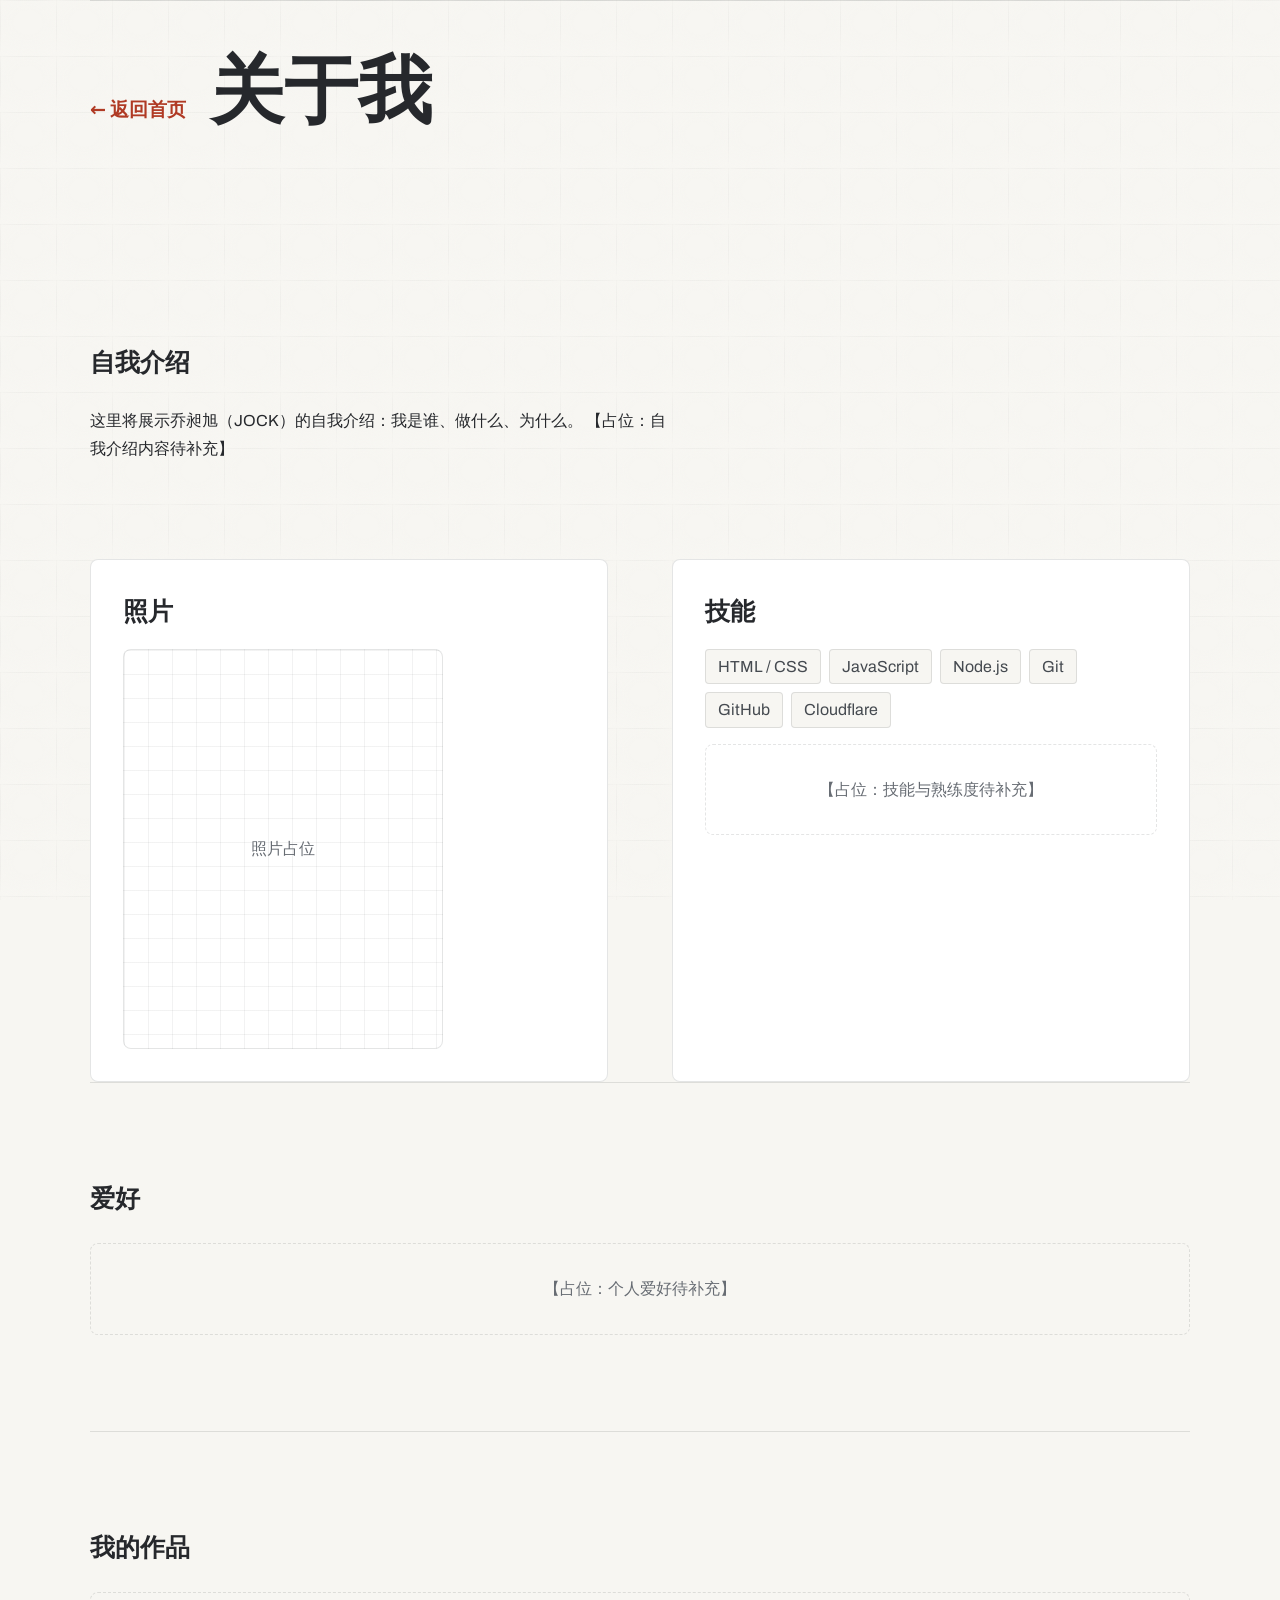
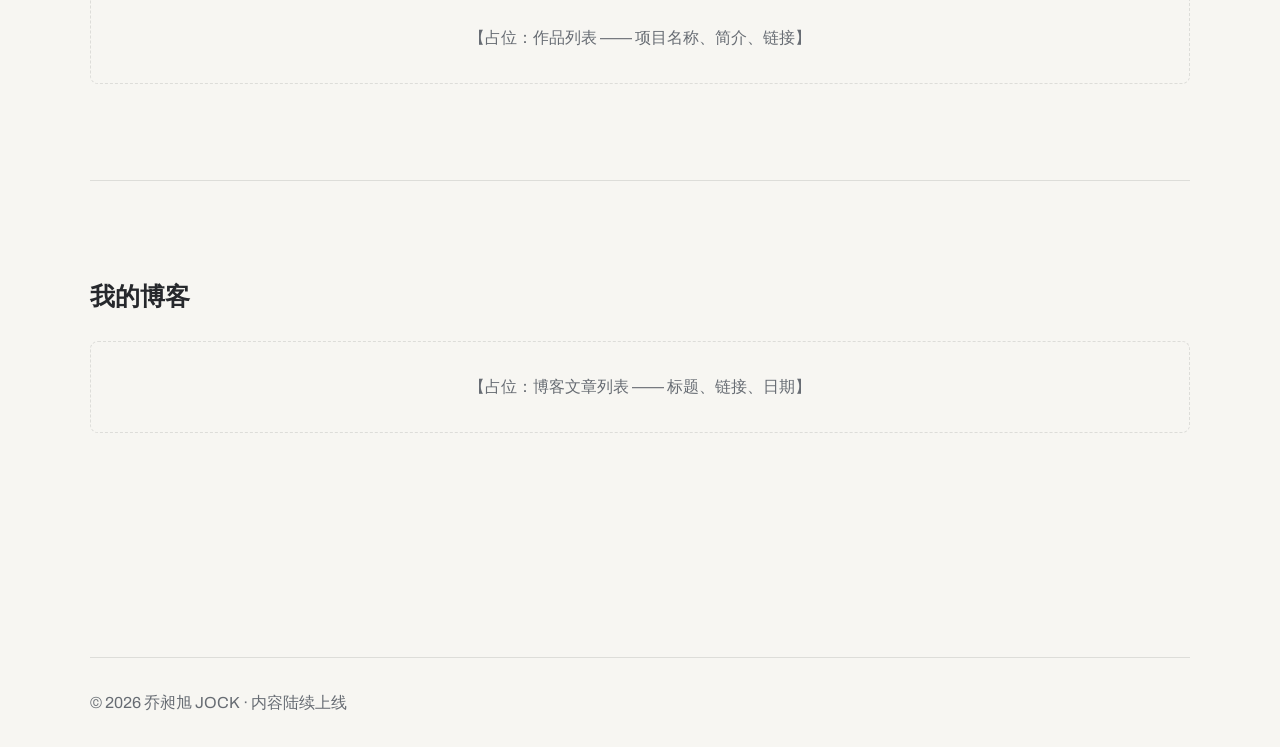
==== about.html @ 6d701b0c "feat: build about subpage with placeholder sections" ====
<!DOCTYPE html>
<html lang="zh-Hans">
<head>
  <meta charset="UTF-8">
  <meta name="viewport" content="width=device-width, initial-scale=1">
  <title>关于我 · 乔昶旭 JOCK</title>
  <meta name="description" content="乔昶旭（JOCK）的个人介绍：自我介绍、技能、爱好、作品与博客。">
  <link rel="preload" href="assets/fonts/archivo-latin-wght-normal.woff2" as="font" type="font/woff2" crossorigin>
  <link rel="stylesheet" href="assets/css/style.css">
</head>
<body>
  <a class="skip-link" href="#main">跳到主要内容</a>

  <header class="page__header container">
    <a class="page__back" href="index.html">← 返回首页</a>
    <h1 class="page__title">关于我</h1>
  </header>

  <main id="main" class="page container">
    <section class="section" aria-labelledby="intro-heading">
      <h2 id="intro-heading" class="section__title">自我介绍</h2>
      <p class="section__body">
        这里将展示乔昶旭（JOCK）的自我介绍：我是谁、做什么、为什么。
        【占位：自我介绍内容待补充】
      </p>
    </section>

    <div class="grid">
      <section class="card" aria-labelledby="photo-heading">
        <h2 id="photo-heading" class="card__title">照片</h2>
        <div class="photo-frame">照片占位</div>
      </section>

      <section class="card" aria-labelledby="skills-heading">
        <h2 id="skills-heading" class="card__title">技能</h2>
        <ul class="tag-list">
          <li class="tag">HTML / CSS</li>
          <li class="tag">JavaScript</li>
          <li class="tag">Node.js</li>
          <li class="tag">Git</li>
          <li class="tag">GitHub</li>
          <li class="tag">Cloudflare</li>
        </ul>
        <p class="placeholder">【占位：技能与熟练度待补充】</p>
      </section>
    </div>

    <section class="section" aria-labelledby="hobby-heading">
      <h2 id="hobby-heading" class="section__title">爱好</h2>
      <p class="placeholder">【占位：个人爱好待补充】</p>
    </section>

    <section class="section" aria-labelledby="works-heading">
      <h2 id="works-heading" class="section__title">我的作品</h2>
      <p class="placeholder">【占位：作品列表 —— 项目名称、简介、链接】</p>
    </section>

    <section class="section" aria-labelledby="blog-heading">
      <h2 id="blog-heading" class="section__title">我的博客</h2>
      <p class="placeholder">【占位：博客文章列表 —— 标题、链接、日期】</p>
    </section>
  </main>

  <footer class="page__footer container">
    <p>© 2026 乔昶旭 <span lang="en">JOCK</span> · 内容陆续上线</p>
  </footer>

  <script src="assets/js/main.js"></script>
</body>
</html>
---- assets/css/style.css ----
/* ============================================================
   JOCK / 乔昶旭 — 个人网站
   工程蓝图 · 纸白 / 墨蓝 / 朱砂红
   ============================================================ */

/* ---------- 字体 ---------- */
@font-face {
  font-family: "Archivo";
  src: url("../fonts/archivo-latin-wght-normal.woff2") format("woff2");
  font-weight: 100 900;
  font-style: normal;
  font-display: swap;
}

/* ---------- 设计 Token ---------- */
:root {
  /* 色板 */
  --color-bg: #f7f6f2;            /* 暖纸白，非纯白 */
  --color-surface: #ffffff;
  --color-ink: #26282c;           /* 正文 ≈12.5:1 */
  --color-ink-soft: #454a50;      /* 二级 ≈8.4:1 */
  --color-muted: #676c73;         /* 三级 ≈5:1 */
  --color-accent: #b03a24;        /* 朱砂 ≈5.4:1 */
  --color-accent-soft: #f2deda;   /* 选中/芯片底 */
  --color-hairline: rgba(38, 40, 44, 0.12);
  --color-gridline: rgba(38, 40, 44, 0.06);

  /* 字阶（1rem 地板 + clamp） */
  --step-0: 1rem;
  --step-1: clamp(1.0625rem, 1rem + 0.25vw, 1.25rem);
  --step-2: clamp(1.25rem, 1.1rem + 0.6vw, 1.75rem);
  --step-3: clamp(1.75rem, 1.3rem + 1.5vw, 2.75rem);   /* 座右铭 */
  --step-4: clamp(2.5rem, 1.8rem + 3.5vw, 4.75rem);    /* 乔昶旭 */
  --step-5: clamp(3.5rem, 2.6rem + 5vw, 6.5rem);       /* JOCK */

  /* 间距（4 单位） */
  --space-1: 0.25rem;
  --space-2: 0.5rem;
  --space-3: 0.75rem;
  --space-4: 1rem;
  --space-5: 1.5rem;
  --space-6: 2rem;
  --space-7: 3rem;
  --space-8: 4rem;
  --space-9: 6rem;
  --space-10: 8rem;

  /* 其他 */
  --radius-sm: 4px;
  --radius-md: 8px;
  --measure: 65ch;
  --grid-size: 56px;
  --content-width: min(100% - 2 * var(--space-6), 1100px);

  /* 动效 */
  --dur-micro: 160ms;
  --dur-base: 240ms;
  --dur-entrance: 900ms;
  --ease-expo: cubic-bezier(0.16, 1, 0.3, 1);
  --ease-default: cubic-bezier(0.33, 1, 0.68, 1);

  /* 焦点 */
  --ring: 2px solid var(--color-accent);
  --ring-offset: 3px;

  /* 字体栈：拉丁 Archivo，CJK 落系统字体 */
  --font-sans: "Archivo", "PingFang SC", "Hiragino Sans GB",
    "Microsoft YaHei", "Noto Sans CJK SC", "Segoe UI", system-ui, sans-serif;
}

/* ---------- 重置 + 基础 ---------- */
*,
*::before,
*::after {
  box-sizing: border-box;
  margin: 0;
  padding: 0;
}

html {
  -webkit-text-size-adjust: 100%;
}

body {
  background: var(--color-bg);
  color: var(--color-ink);
  font-family: var(--font-sans);
  font-size: var(--step-0);
  line-height: 1.6;
  font-variant-numeric: tabular-nums;
  -webkit-font-smoothing: antialiased;
  min-height: 100vh;
  display: flex;
  flex-direction: column;
}

/* 平滑滚动只在「允许动效」时开 */
@media (prefers-reduced-motion: no-preference) {
  html {
    scroll-behavior: smooth;
  }
}

/* 背景发丝网格（始终可见，无 JS） */
body::before {
  content: "";
  position: fixed;
  inset: 0;
  z-index: -1;
  pointer-events: none;
  background-image:
    linear-gradient(to right, var(--color-gridline) 1px, transparent 1px),
    linear-gradient(to bottom, var(--color-gridline) 1px, transparent 1px);
  background-size: var(--grid-size) var(--grid-size);
  /* 柔和的径向暗角让网格向中心淡出 */
  background-image:
    radial-gradient(ellipse 80% 70% at 50% 40%, transparent 30%, var(--color-bg) 100%),
    linear-gradient(to right, var(--color-gridline) 1px, transparent 1px),
    linear-gradient(to bottom, var(--color-gridline) 1px, transparent 1px);
  background-blend-mode: normal;
}

/* 平台化主题：选区、滚动条、焦点环 */
::selection {
  background: var(--color-accent-soft);
  color: var(--color-ink);
}

* {
  scrollbar-width: thin;
  scrollbar-color: var(--color-hairline) transparent;
}
::-webkit-scrollbar {
  width: 10px;
}
::-webkit-scrollbar-thumb {
  background: var(--color-hairline);
  border-radius: var(--radius-sm);
}
::-webkit-scrollbar-track {
  background: transparent;
}

:focus-visible {
  outline: var(--ring);
  outline-offset: var(--ring-offset);
}

img {
  max-width: 100%;
  height: auto;
}

a {
  color: var(--color-accent);
  text-decoration-thickness: 0.08em;
  text-underline-offset: 0.18em;
}

/* ---------- 跳过链接 ---------- */
.skip-link {
  position: absolute;
  top: var(--space-4);
  left: var(--space-4);
  z-index: 100;
  padding: var(--space-2) var(--space-4);
  background: var(--color-ink);
  color: var(--color-bg);
  text-decoration: none;
  border-radius: var(--radius-sm);
  transform: translateY(-200%);
  transition: transform var(--dur-base) var(--ease-default);
}
.skip-link:focus-visible {
  transform: none;
}

/* ---------- 布局 ---------- */
.container {
  width: var(--content-width);
  margin-inline: auto;
}

main {
  flex: 1;
}

/* ---------- 按钮 ---------- */
.btn {
  display: inline-flex;
  align-items: center;
  justify-content: center;
  gap: var(--space-2);
  min-height: 48px;
  padding: var(--space-3) var(--space-6);
  font-family: var(--font-sans);
  font-size: var(--step-1);
  font-weight: 700;
  color: var(--color-ink);
  background: transparent;
  border: 1px solid var(--color-ink);
  border-radius: var(--radius-sm);
  cursor: pointer;
  text-decoration: none;
  transition:
    background var(--dur-micro) var(--ease-default),
    color var(--dur-micro) var(--ease-default);
}
.btn:hover {
  background: var(--color-ink);
  color: var(--color-bg);
}
.btn:active {
  transform: translateY(1px);
}
.btn--primary {
  background: var(--color-accent);
  border-color: var(--color-accent);
  color: var(--color-bg);
}
.btn--primary:hover {
  background: var(--color-ink);
  border-color: var(--color-ink);
  color: var(--color-bg);
}

/* ---------- 区块通用 ---------- */
.section {
  padding-block: var(--space-9);
  border-top: 1px solid var(--color-hairline);
  scroll-margin-block: 4rem;
}
.section__title {
  font-size: var(--step-2);
  font-weight: 700;
  text-wrap: balance;
  margin-bottom: var(--space-5);
}
.section__body {
  max-width: var(--measure);
  line-height: 1.75;
}

/* ---------- 主页 Hero ---------- */
.hero {
  min-height: 100vh;
  display: flex;
  flex-direction: column;
  align-items: center;
  justify-content: center;
  text-align: center;
  padding-block: var(--space-8);
}
.hero__name-cn {
  font-size: var(--step-4);
  font-weight: 700;
  line-height: 1.15;
  text-wrap: balance;
}
.hero__name-en {
  font-size: var(--step-5);
  font-weight: 700;
  line-height: 0.95;
  letter-spacing: 0.08em;
  text-wrap: balance;
  margin-top: var(--space-3);
}
.hero__motto {
  font-size: var(--step-3);
  font-weight: 700;
  text-wrap: balance;
  margin-top: var(--space-7);
}
.hero__cta {
  display: flex;
  flex-wrap: wrap;
  justify-content: center;
  gap: var(--space-4);
  margin-top: var(--space-8);
}
.hero__hint {
  margin-top: var(--space-6);
  font-size: var(--step-0);
  color: var(--color-muted);
}

/* ---------- 入场动画（一个序列，CSS 渐进增强） ---------- */
@media (prefers-reduced-motion: no-preference) {
  .hero__name-cn,
  .hero__name-en,
  .hero__motto,
  .hero__cta {
    animation: rise var(--dur-entrance) var(--ease-expo) backwards;
  }
  .hero__name-en {
    animation-delay: 110ms;
  }
  .hero__motto {
    animation-delay: 220ms;
  }
  .hero__cta {
    animation-delay: 330ms;
  }

  .page__header {
    animation: rise var(--dur-entrance) var(--ease-expo) backwards;
  }
}

@keyframes rise {
  from {
    opacity: 0;
    transform: translateY(16px);
    filter: blur(6px);
  }
  to {
    opacity: 1;
    transform: none;
    filter: none;
  }
}

/* ---------- 粒子 canvas（渐进增强，JS 控制） ---------- */
#particles {
  position: fixed;
  inset: 0;
  z-index: -1;
  pointer-events: none;
  will-change: transform;
}

/* ---------- 关于我子页 ---------- */
.page {
  padding-block: var(--space-8) var(--space-10);
}

.page__header {
  border-top: 1px solid var(--color-hairline);
  padding-block: var(--space-6);
  display: flex;
  align-items: baseline;
  gap: var(--space-5);
}

.page__back {
  font-size: var(--step-1);
  font-weight: 700;
  color: var(--color-accent);
  text-decoration: none;
  white-space: nowrap;
}
.page__back:hover {
  text-decoration: underline;
}

.page__title {
  font-size: var(--step-4);
  font-weight: 700;
  text-wrap: balance;
}

.grid {
  display: grid;
  grid-template-columns: 1fr;
  gap: var(--space-8);
}
@media (min-width: 640px) {
  .grid {
    grid-template-columns: 1fr 1fr;
  }
}

.card {
  border: 1px solid var(--color-hairline);
  border-radius: var(--radius-md);
  padding: var(--space-6);
  background: var(--color-surface);
}
.card__title {
  font-size: var(--step-2);
  font-weight: 700;
  margin-bottom: var(--space-4);
}

.tag-list {
  display: flex;
  flex-wrap: wrap;
  gap: var(--space-2);
  list-style: none;
  padding: 0;
  margin: 0;
}
.tag {
  display: inline-block;
  padding: var(--space-1) var(--space-3);
  font-size: var(--step-0);
  border: 1px solid var(--color-hairline);
  border-radius: var(--radius-sm);
  color: var(--color-ink-soft);
  background: var(--color-bg);
}

.placeholder {
  display: block;
  margin-top: var(--space-4);
  padding: var(--space-6);
  border: 1px dashed var(--color-hairline);
  border-radius: var(--radius-md);
  color: var(--color-muted);
  text-align: center;
  font-style: normal;
}

.photo-frame {
  aspect-ratio: 4 / 5;
  max-width: 320px;
  border: 1px solid var(--color-hairline);
  border-radius: var(--radius-md);
  display: grid;
  place-items: center;
  color: var(--color-muted);
  background:
    linear-gradient(var(--color-gridline) 1px, transparent 1px),
    linear-gradient(90deg, var(--color-gridline) 1px, transparent 1px);
  background-size: 24px 24px;
}

/* 子页首个区块不再重复顶部分隔线 */
.page .section:first-of-type {
  border-top: 0;
}

.page__footer {
  border-top: 1px solid var(--color-hairline);
  padding-block: var(--space-6);
  color: var(--color-muted);
  font-size: var(--step-0);
}

/* ---------- 响应式 ---------- */
@media (max-width: 640px) {
  .hero__cta {
    flex-direction: column;
    width: 100%;
    max-width: 320px;
    margin-inline: auto;
  }
  .btn {
    width: 100%;
  }
}

/* ---------- reduced-motion 全局覆盖 ---------- */
@media (prefers-reduced-motion: reduce) {
  *,
  *::before,
  *::after {
    animation-duration: 0.01ms !important;
    animation-iteration-count: 1 !important;
    transition-duration: 0.01ms !important;
  }
  html {
    scroll-behavior: auto;
  }
}
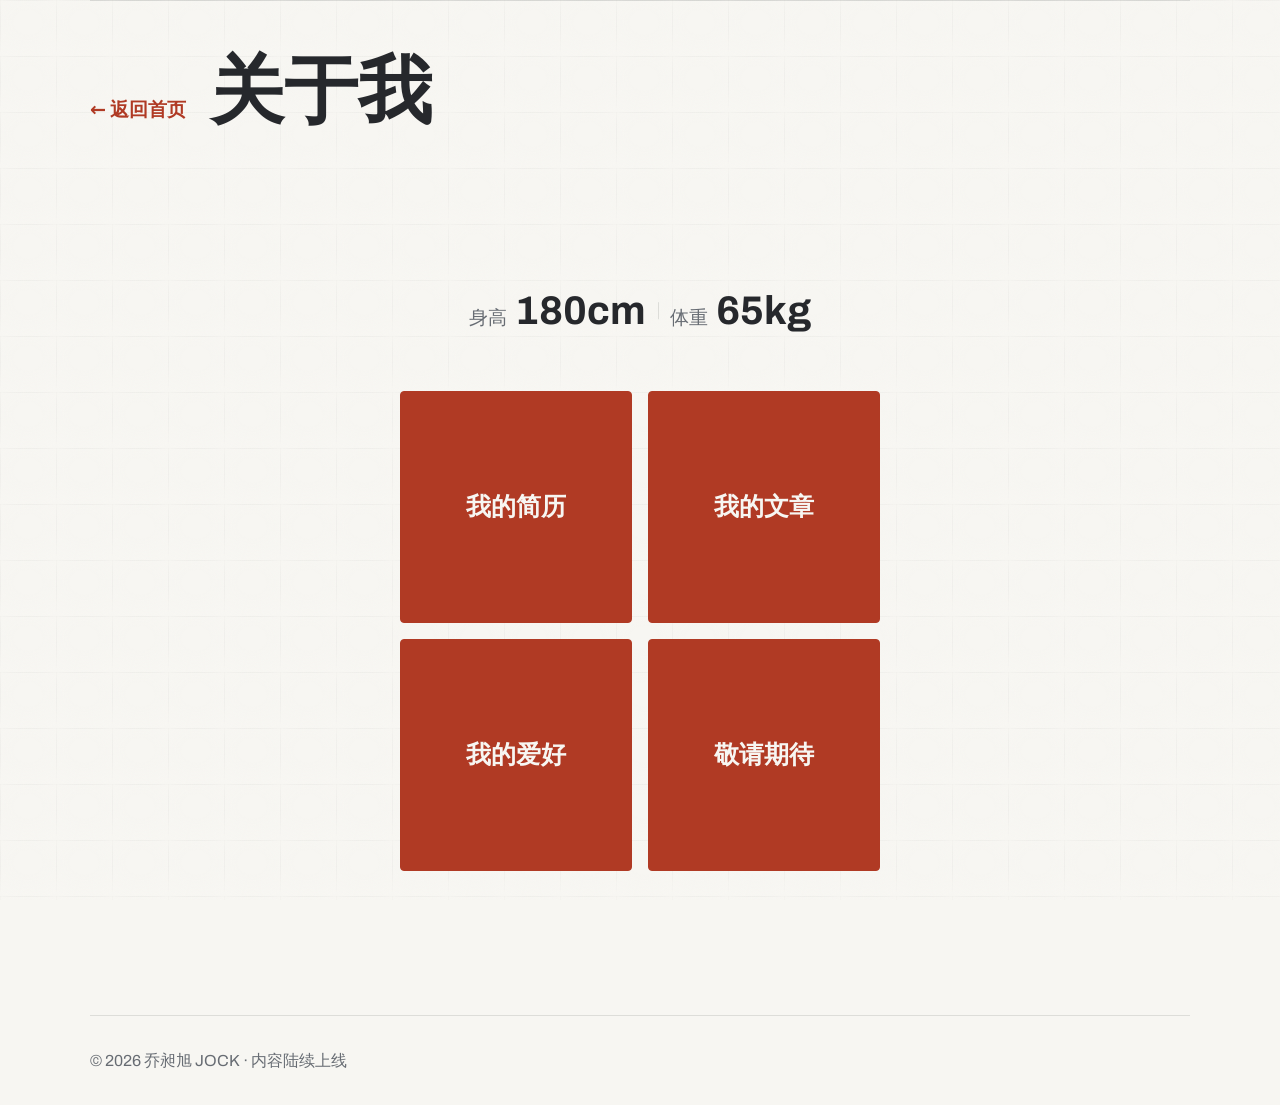
==== commit 6f019997: "feat: about page with stats and four-square action grid" ====
--- a/about.html
+++ b/about.html
@@ -4,7 +4,9 @@
   <meta charset="UTF-8">
   <meta name="viewport" content="width=device-width, initial-scale=1">
   <title>关于我 · 乔昶旭 JOCK</title>
-  <meta name="description" content="乔昶旭（JOCK）的个人介绍：自我介绍、技能、爱好、作品与博客。">
+  <meta name="description" content="乔昶旭（JOCK）的个人介绍：身高 180cm、体重 65kg。">
+  <meta name="theme-color" content="#f7f6f2">
+  <link rel="icon" href="assets/favicon.svg" type="image/svg+xml">
   <link rel="preload" href="assets/fonts/archivo-latin-wght-normal.woff2" as="font" type="font/woff2" crossorigin>
   <link rel="stylesheet" href="assets/css/style.css">
 </head>
@@ -12,53 +14,30 @@
   <a class="skip-link" href="#main">跳到主要内容</a>
 
   <header class="page__header container">
-    <a class="page__back" href="index.html">← 返回首页</a>
+    <nav aria-label="页面导航">
+      <a class="page__back" href="index.html">← 返回首页</a>
+    </nav>
     <h1 class="page__title">关于我</h1>
   </header>
 
   <main id="main" class="page container">
-    <section class="section" aria-labelledby="intro-heading">
-      <h2 id="intro-heading" class="section__title">自我介绍</h2>
-      <p class="section__body">
-        这里将展示乔昶旭（JOCK）的自我介绍：我是谁、做什么、为什么。
-        【占位：自我介绍内容待补充】
-      </p>
-    </section>
+    <dl class="stats">
+      <div class="stats__item">
+        <dt class="stats__label">身高</dt>
+        <dd class="stats__value">180cm</dd>
+      </div>
+      <div class="stats__item">
+        <dt class="stats__label">体重</dt>
+        <dd class="stats__value">65kg</dd>
+      </div>
+    </dl>
 
-    <div class="grid">
-      <section class="card" aria-labelledby="photo-heading">
-        <h2 id="photo-heading" class="card__title">照片</h2>
-        <div class="photo-frame">照片占位</div>
-      </section>
-
-      <section class="card" aria-labelledby="skills-heading">
-        <h2 id="skills-heading" class="card__title">技能</h2>
-        <ul class="tag-list">
-          <li class="tag">HTML / CSS</li>
-          <li class="tag">JavaScript</li>
-          <li class="tag">Node.js</li>
-          <li class="tag">Git</li>
-          <li class="tag">GitHub</li>
-          <li class="tag">Cloudflare</li>
-        </ul>
-        <p class="placeholder">【占位：技能与熟练度待补充】</p>
-      </section>
+    <div class="about-actions">
+      <button class="btn btn--primary about-actions__btn" type="button" data-coming-soon>我的简历</button>
+      <button class="btn btn--primary about-actions__btn" type="button" data-coming-soon>我的文章</button>
+      <button class="btn btn--primary about-actions__btn" type="button" data-coming-soon>我的爱好</button>
+      <button class="btn btn--primary about-actions__btn" type="button" data-coming-soon>敬请期待</button>
     </div>
-
-    <section class="section" aria-labelledby="hobby-heading">
-      <h2 id="hobby-heading" class="section__title">爱好</h2>
-      <p class="placeholder">【占位：个人爱好待补充】</p>
-    </section>
-
-    <section class="section" aria-labelledby="works-heading">
-      <h2 id="works-heading" class="section__title">我的作品</h2>
-      <p class="placeholder">【占位：作品列表 —— 项目名称、简介、链接】</p>
-    </section>
-
-    <section class="section" aria-labelledby="blog-heading">
-      <h2 id="blog-heading" class="section__title">我的博客</h2>
-      <p class="placeholder">【占位：博客文章列表 —— 标题、链接、日期】</p>
-    </section>
   </main>
 
   <footer class="page__footer container">
--- a/assets/css/style.css
+++ b/assets/css/style.css
@@ -92,6 +92,7 @@
   min-height: 100vh;
   display: flex;
   flex-direction: column;
+  overflow-x: clip; /* 防粒子/装饰层意外引发横向滚动 */
 }
 
 /* 平滑滚动只在「允许动效」时开 */
@@ -224,9 +225,45 @@
   color: var(--color-bg);
 }
 
+/* ---------- 顶栏：名字 + 座右铭（低调置于左上角） ---------- */
+.masthead {
+  position: fixed;
+  top: 0;
+  left: 0;
+  right: 0;
+  z-index: 50;
+  pointer-events: none; /* 让下方粒子可以穿透显示 */
+}
+.masthead__brand {
+  pointer-events: auto;
+  display: flex;
+  flex-direction: column;
+  gap: var(--space-1);
+  padding: var(--space-5) var(--space-6);
+  color: var(--color-ink);
+  text-decoration: none;
+  line-height: 1.2;
+}
+.masthead__name {
+  font-size: var(--step-2);
+  font-weight: 700;
+}
+.masthead__name-en {
+  font-size: var(--step-1);
+  font-weight: 700;
+  letter-spacing: 0.18em;
+  color: var(--color-ink-soft);
+}
+.masthead__motto {
+  font-size: var(--step-0);
+  color: var(--color-muted);
+  font-weight: 400;
+}
+
 /* ---------- 区块通用 ---------- */
 .section {
-  padding-block: var(--space-9);
+  padding-top: var(--space-9);
+  padding-bottom: var(--space-9);
   border-top: 1px solid var(--color-hairline);
   scroll-margin-block: 4rem;
 }
@@ -244,66 +281,55 @@
 /* ---------- 主页 Hero ---------- */
 .hero {
   min-height: 100vh;
+  min-height: 100svh; /* 移动端避开浏览器工具栏，防顶边被裁剪 */
   display: flex;
   flex-direction: column;
   align-items: center;
   justify-content: center;
   text-align: center;
-  padding-block: var(--space-8);
-}
-.hero__name-cn {
-  font-size: var(--step-4);
-  font-weight: 700;
-  line-height: 1.15;
-  text-wrap: balance;
-}
-.hero__name-en {
-  font-size: var(--step-5);
-  font-weight: 700;
-  line-height: 0.95;
-  letter-spacing: 0.08em;
-  text-wrap: balance;
-  margin-top: var(--space-3);
-}
-.hero__motto {
-  font-size: var(--step-3);
-  font-weight: 700;
-  text-wrap: balance;
-  margin-top: var(--space-7);
+  padding: var(--space-8) var(--space-6) var(--space-6);
 }
 .hero__cta {
   display: flex;
   flex-wrap: wrap;
   justify-content: center;
   gap: var(--space-4);
-  margin-top: var(--space-8);
-}
-.hero__hint {
-  margin-top: var(--space-6);
+}
+
+/* ---------- 右下角时钟 ---------- */
+.clock {
+  position: fixed;
+  right: var(--space-6);
+  bottom: var(--space-6);
+  z-index: 40;
   font-size: var(--step-0);
   color: var(--color-muted);
+  font-variant-numeric: tabular-nums;
 }
 
 /* ---------- 入场动画（一个序列，CSS 渐进增强） ---------- */
 @media (prefers-reduced-motion: no-preference) {
-  .hero__name-cn,
-  .hero__name-en,
-  .hero__motto,
-  .hero__cta {
+  .hero__cta,
+  .masthead__brand {
     animation: rise var(--dur-entrance) var(--ease-expo) backwards;
   }
-  .hero__name-en {
-    animation-delay: 110ms;
-  }
-  .hero__motto {
-    animation-delay: 220ms;
+  .masthead__brand {
+    animation-delay: 0ms;
   }
   .hero__cta {
     animation-delay: 330ms;
   }
 
-  .page__header {
+  .page__header,
+  .stats,
+  .about-actions {
     animation: rise var(--dur-entrance) var(--ease-expo) backwards;
+  }
+  .stats {
+    animation-delay: 120ms;
+  }
+  .about-actions {
+    animation-delay: 240ms;
   }
 }
 
@@ -331,15 +357,18 @@
 
 /* ---------- 关于我子页 ---------- */
 .page {
-  padding-block: var(--space-8) var(--space-10);
+  padding-top: var(--space-8);
+  padding-bottom: var(--space-10);
 }
 
 .page__header {
   border-top: 1px solid var(--color-hairline);
-  padding-block: var(--space-6);
-  display: flex;
+  padding-top: var(--space-6);
+  padding-bottom: var(--space-6);
+  display: flex;
+  flex-wrap: wrap;
   align-items: baseline;
-  gap: var(--space-5);
+  gap: var(--space-3) var(--space-5);
 }
 
 .page__back {
@@ -357,6 +386,59 @@
   font-size: var(--step-4);
   font-weight: 700;
   text-wrap: balance;
+}
+
+/* ---------- 关于我：基本档案 ---------- */
+.stats {
+  display: flex;
+  flex-wrap: wrap;
+  align-items: baseline;
+  justify-content: center;
+  gap: var(--space-5);
+  padding-top: var(--space-6);
+  padding-bottom: var(--space-7);
+}
+.stats__item {
+  display: flex;
+  align-items: baseline;
+  gap: var(--space-2);
+}
+.stats__item + .stats__item {
+  position: relative;
+}
+.stats__item + .stats__item::before {
+  content: "";
+  position: absolute;
+  left: calc(-0.5 * var(--space-5));
+  top: 50%;
+  transform: translateY(-50%);
+  width: 1px;
+  height: 1.1em;
+  background: var(--color-hairline);
+}
+.stats__label {
+  color: var(--color-muted);
+  font-size: var(--step-1);
+}
+.stats__value {
+  font-size: var(--step-3);
+  font-weight: 700;
+  font-variant-numeric: tabular-nums;
+}
+
+/* ---------- 关于我：四宫格 ---------- */
+.about-actions {
+  display: grid;
+  grid-template-columns: repeat(2, 1fr);
+  gap: var(--space-4);
+  max-width: 480px;
+  margin-inline: auto;
+  padding-bottom: var(--space-4);
+}
+.about-actions__btn {
+  width: 100%;
+  aspect-ratio: 1 / 1;
+  font-size: var(--step-2);
 }
 
 .grid {
@@ -432,7 +514,8 @@
 
 .page__footer {
   border-top: 1px solid var(--color-hairline);
-  padding-block: var(--space-6);
+  padding-top: var(--space-6);
+  padding-bottom: var(--space-6);
   color: var(--color-muted);
   font-size: var(--step-0);
 }
@@ -447,6 +530,13 @@
   }
   .btn {
     width: 100%;
+  }
+  .masthead__brand {
+    padding: var(--space-4);
+  }
+  .clock {
+    right: var(--space-4);
+    bottom: var(--space-4);
   }
 }
 
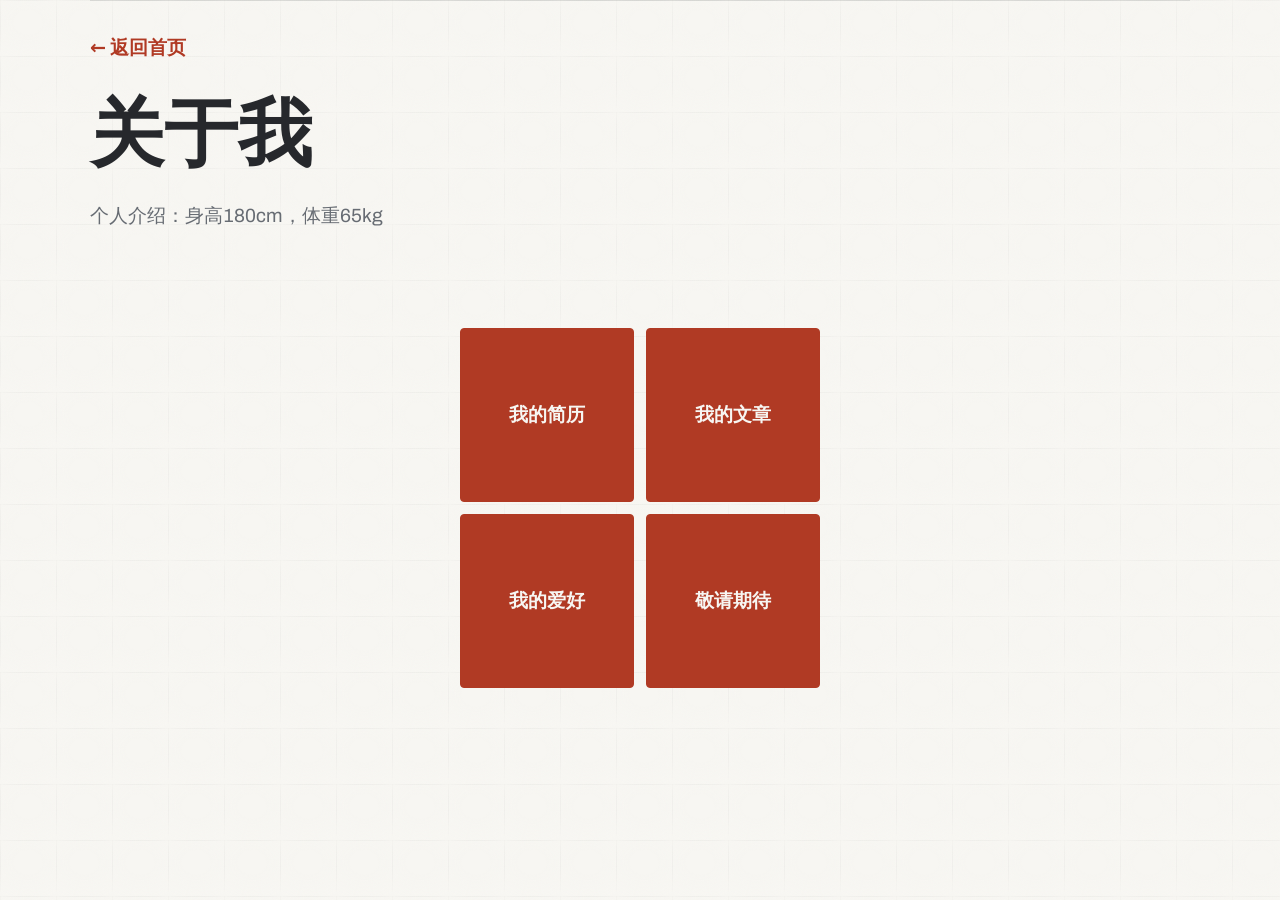
==== commit 73db04c4: "feat: relocate stats to header, smaller buttons, deep-cinnabar hover, snake game page" ====
--- a/about.html
+++ b/about.html
@@ -17,32 +17,20 @@
     <nav aria-label="页面导航">
       <a class="page__back" href="index.html">← 返回首页</a>
     </nav>
-    <h1 class="page__title">关于我</h1>
+    <div class="page__heading">
+      <h1 class="page__title">关于我</h1>
+      <p class="page__intro">个人介绍：身高180cm，体重65kg</p>
+    </div>
   </header>
 
   <main id="main" class="page container">
-    <dl class="stats">
-      <div class="stats__item">
-        <dt class="stats__label">身高</dt>
-        <dd class="stats__value">180cm</dd>
-      </div>
-      <div class="stats__item">
-        <dt class="stats__label">体重</dt>
-        <dd class="stats__value">65kg</dd>
-      </div>
-    </dl>
-
     <div class="about-actions">
       <button class="btn btn--primary about-actions__btn" type="button" data-coming-soon>我的简历</button>
       <button class="btn btn--primary about-actions__btn" type="button" data-coming-soon>我的文章</button>
       <button class="btn btn--primary about-actions__btn" type="button" data-coming-soon>我的爱好</button>
-      <button class="btn btn--primary about-actions__btn" type="button" data-coming-soon>敬请期待</button>
+      <a class="btn btn--primary about-actions__btn" href="snake.html">敬请期待</a>
     </div>
   </main>
-
-  <footer class="page__footer container">
-    <p>© 2026 乔昶旭 <span lang="en">JOCK</span> · 内容陆续上线</p>
-  </footer>
 
   <script src="assets/js/main.js"></script>
 </body>
--- a/assets/css/style.css
+++ b/assets/css/style.css
@@ -21,6 +21,7 @@
   --color-ink-soft: #454a50;      /* 二级 ≈8.4:1 */
   --color-muted: #676c73;         /* 三级 ≈5:1 */
   --color-accent: #b03a24;        /* 朱砂 ≈5.4:1 */
+  --color-accent-deep: #8a2c1a;   /* 深朱砂：主按钮悬停 */
   --color-accent-soft: #f2deda;   /* 选中/芯片底 */
   --color-hairline: rgba(38, 40, 44, 0.12);
   --color-gridline: rgba(38, 40, 44, 0.06);
@@ -321,11 +322,11 @@
   }
 
   .page__header,
-  .stats,
+  .page__heading,
   .about-actions {
     animation: rise var(--dur-entrance) var(--ease-expo) backwards;
   }
-  .stats {
+  .page__heading {
     animation-delay: 120ms;
   }
   .about-actions {
@@ -366,9 +367,21 @@
   padding-top: var(--space-6);
   padding-bottom: var(--space-6);
   display: flex;
-  flex-wrap: wrap;
-  align-items: baseline;
-  gap: var(--space-3) var(--space-5);
+  flex-direction: column;
+  align-items: flex-start;
+  gap: var(--space-3);
+}
+
+.page__heading {
+  display: flex;
+  flex-direction: column;
+  gap: var(--space-2);
+}
+
+.page__intro {
+  font-size: var(--step-1);
+  color: var(--color-muted);
+  max-width: var(--measure);
 }
 
 .page__back {
@@ -386,59 +399,25 @@
   font-size: var(--step-4);
   font-weight: 700;
   text-wrap: balance;
-}
-
-/* ---------- 关于我：基本档案 ---------- */
-.stats {
-  display: flex;
-  flex-wrap: wrap;
-  align-items: baseline;
-  justify-content: center;
-  gap: var(--space-5);
-  padding-top: var(--space-6);
-  padding-bottom: var(--space-7);
-}
-.stats__item {
-  display: flex;
-  align-items: baseline;
-  gap: var(--space-2);
-}
-.stats__item + .stats__item {
-  position: relative;
-}
-.stats__item + .stats__item::before {
-  content: "";
-  position: absolute;
-  left: calc(-0.5 * var(--space-5));
-  top: 50%;
-  transform: translateY(-50%);
-  width: 1px;
-  height: 1.1em;
-  background: var(--color-hairline);
-}
-.stats__label {
-  color: var(--color-muted);
-  font-size: var(--step-1);
-}
-.stats__value {
-  font-size: var(--step-3);
-  font-weight: 700;
-  font-variant-numeric: tabular-nums;
 }
 
 /* ---------- 关于我：四宫格 ---------- */
 .about-actions {
   display: grid;
   grid-template-columns: repeat(2, 1fr);
-  gap: var(--space-4);
-  max-width: 480px;
+  gap: var(--space-3);
+  max-width: 360px;
   margin-inline: auto;
-  padding-bottom: var(--space-4);
 }
 .about-actions__btn {
   width: 100%;
   aspect-ratio: 1 / 1;
-  font-size: var(--step-2);
+  font-size: var(--step-1);
+}
+.about-actions__btn:hover {
+  background: var(--color-accent-deep);
+  border-color: var(--color-accent-deep);
+  color: var(--color-bg);
 }
 
 .grid {
@@ -507,18 +486,69 @@
   background-size: 24px 24px;
 }
 
-/* 子页首个区块不再重复顶部分隔线 */
-.page .section:first-of-type {
-  border-top: 0;
-}
-
-.page__footer {
-  border-top: 1px solid var(--color-hairline);
-  padding-top: var(--space-6);
-  padding-bottom: var(--space-6);
+/* ---------- 贪吃蛇 ---------- */
+.snake {
+  display: flex;
+  flex-direction: column;
+  align-items: center;
+  gap: var(--space-5);
+  padding-top: var(--space-5);
+}
+.snake__score {
+  display: flex;
+  align-items: baseline;
+  gap: var(--space-6);
+  font-size: var(--step-1);
+  font-weight: 700;
+  color: var(--color-ink);
+  font-variant-numeric: tabular-nums;
+}
+.snake__score strong {
+  color: var(--color-accent);
+  font-weight: 700;
+}
+.snake__board {
+  width: min(400px, 100%);
+  border: 1px solid var(--color-hairline);
+  border-radius: var(--radius-md);
+  background: var(--color-surface);
+  padding: var(--space-2);
+}
+.snake__board canvas {
+  display: block;
+  width: 100%;
+  height: auto;
+}
+.snake__hint {
+  font-size: var(--step-0);
   color: var(--color-muted);
-  font-size: var(--step-0);
-}
+}
+.snake__pad {
+  display: grid;
+  grid-template-columns: repeat(3, 48px);
+  grid-template-rows: repeat(3, 48px);
+  gap: var(--space-1);
+}
+.pad-btn {
+  min-height: 48px;
+  border: 1px solid var(--color-hairline);
+  border-radius: var(--radius-sm);
+  background: var(--color-surface);
+  color: var(--color-ink);
+  font-size: 1.25rem;
+  cursor: pointer;
+  transition:
+    background var(--dur-micro) var(--ease-default),
+    color var(--dur-micro) var(--ease-default);
+}
+.pad-btn:hover {
+  background: var(--color-ink);
+  color: var(--color-bg);
+}
+.pad-btn[data-dir="up"]    { grid-column: 2; grid-row: 1; }
+.pad-btn[data-dir="left"]  { grid-column: 1; grid-row: 2; }
+.pad-btn[data-dir="right"] { grid-column: 3; grid-row: 2; }
+.pad-btn[data-dir="down"]  { grid-column: 2; grid-row: 3; }
 
 /* ---------- 响应式 ---------- */
 @media (max-width: 640px) {
